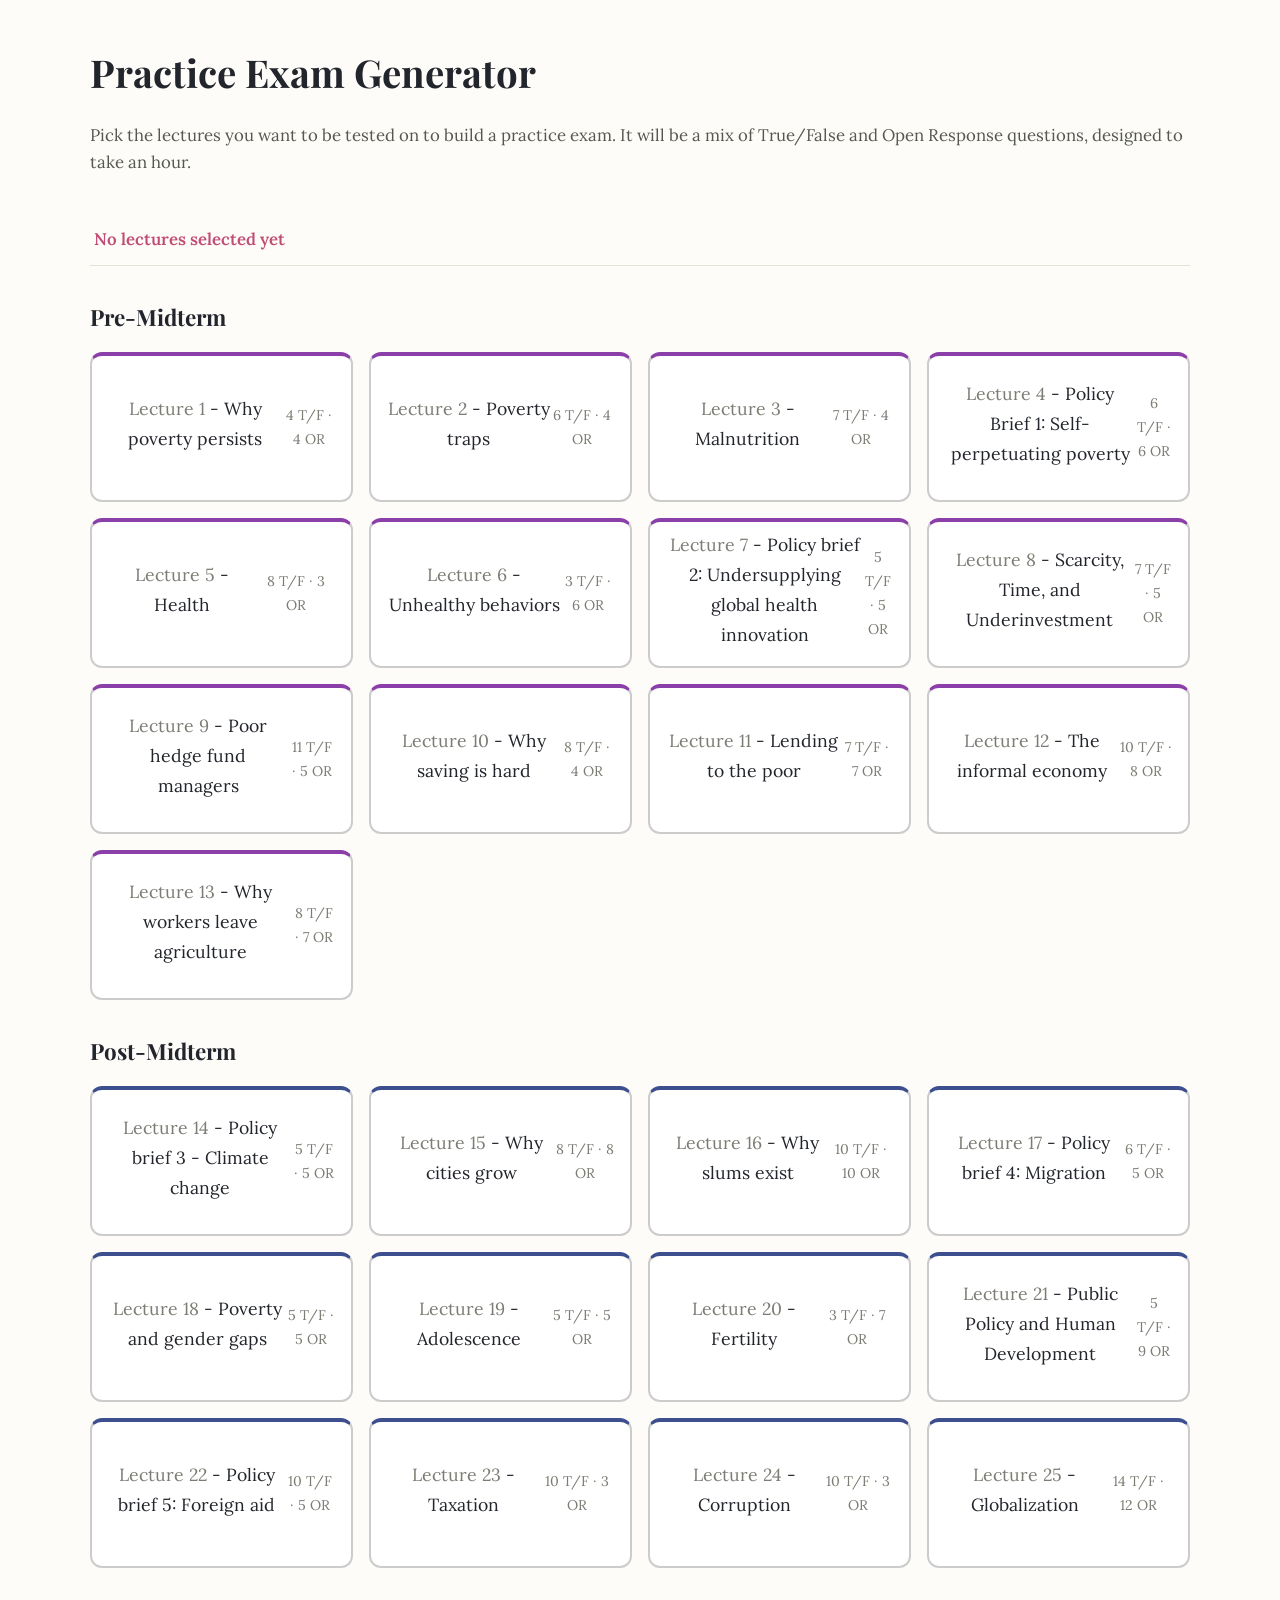
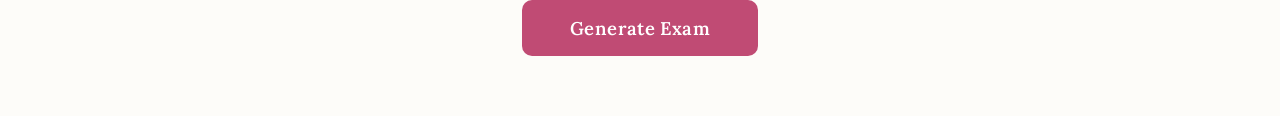
==== index.html @ 45722cf2 "Add files via upload" ====
<!doctype html>
<html lang="en-US">
  <head>
    <link rel="preconnect" href="https://fonts.googleapis.com">
    <link href="https://fonts.googleapis.com/css2?family=Playfair+Display:wght@700&family=Lora:wght@400;600&display=swap" rel="stylesheet">
    <link rel="stylesheet" href="style.css">
    <meta charset="utf-8" />
    <title>EC24 Exam Review</title>
  </head>
  <body>
   <div id="selection-view">
        <div class="hero">
             <h1>Practice Exam Generator</h1>
             <p class="hero-sub">Pick the lectures you want to be tested on to build a practice exam. It will be a mix of True/False and Open Response questions, designed to take an hour.</p>
  </div>

  <div id="selection-summary" class="selection-summary">No lectures selected yet</div>

  <div id="topics"></div>
  <button id="generate-btn">Generate Exam</button>
</div>

<div id="exam-view" style="display:none;">
  <button id="back-btn">← Back to lecture selection</button>
   <h1 class="exam-title">Practice Exam</h1>

 <div class="exam-content"></div>
   <div id="timer" style="font-size: 1.5em; font-weight: bold; margin: 12px 0;"></div>
  <div id="warning-banner" style="display:none; color: red; font-weight: bold;"></div>
  <div id="exam-output"></div>
</div>

    <script src="questions.js"></script>
    <script src="app.js"></script>

  </body>
</html>
---- style.css ----
.topic-card {
  width: 100%;        /* fills its grid cell instead of a fixed 220px */
  height: 140px;
  margin: 0;           /* the grid's "gap" handles spacing now, not manual margins */
  cursor: pointer;
  perspective: 1000px;
}

.topic-card input[type="checkbox"] {
  display: none;
}

.card-inner {
  position: relative;
  width: 100%;
  height: 100%;
  transition: transform 0.5s;
  transform-style: preserve-3d; /* lets front/back exist in 3D space, not flat */
}

.topic-card.flipped .card-inner {
  transform: rotateY(180deg); /* the actual flip */
}

.card-face {
  position: absolute;
  width: 100%;
  height: 100%;
  backface-visibility: hidden; /* hides a face when it's turned away from you */
  border-radius: 12px;
  border: 2px solid #ccc;
  display: flex;
  align-items: center;
  justify-content: center;
  text-align: center;
  padding: 16px;
  font-size: 1.1em;
  box-sizing: border-box;
}

.card-front {
  background: white;
}

.card-back {
  font-weight: bold;
  transform: rotateY(180deg); /* pre-rotated so it's facing the right way once flipped */
}
.topic-card.pre-midterm .card-back {
  background: #f3e8f7;
  border-color: #8b3fa8;
  color: #8b3fa8;
}

.topic-card.post-midterm .card-back {
  background: #e8ecf7;
  border-color: #3d4f8f;
  color: #3d4f8f;
}
.topic-card input[type="checkbox"] {
  display: none; /* hide the actual checkbox, card itself is now the click target */
}

.topic-card.selected {
 border-color: #0f7a52;
  background: #e9f5ef;
  font-weight: bold;
}

body {
  font-family: 'Lora', Georgia, serif;
  background: #fdfcf9;
  color: #22252b;
  line-height: 1.7;
  margin: 0;
  padding: 0 24px 60px;
}

#selection-view {
  max-width: 1100px;
  margin: 0 auto;
}

#exam-view {
  width: 100%;
  max-width: none; 
  margin: 0;
}

.exam-content {
  max-width: 1100px;  
}

#exam-output h2 {
  font-family: 'Playfair Display', Georgia, serif;
  font-size: 1.5em;
  margin-top: 44px;
  margin-bottom: 4px;
  padding-bottom: 8px;
  display: inline-block;
  border-bottom: 3px solid currentColor;
}

#exam-output h2:first-of-type { color: #3d4f8f; }   /* True/False header — blue */
#exam-output h2:last-of-type  { color: #6b4a8f; }   /* Open Response header — purple */

.question {
  padding: 24px 0;
  border-bottom: 1px solid #e6e1d6;
}

.question:last-child { border-bottom: none; }

.question p {
  margin: 0 0 10px;
  font-size: 1.05em;
}

.answer-pills {
  display: flex;
  gap: 12px;
  margin-top: 10px;
}

.answer-pill {
  display: inline-block;
  padding: 7px 22px;
  border-radius: 999px;
  border: 2px solid #3d4f8f;
  color: #3d4f8f;
  font-weight: 600;
  font-size: 0.92em;
  letter-spacing: 0.02em;
}

.answer-pill.false-pill {
  border-color: #c04b74;
  color: #c04b74;
}
#generate-btn {
  display: block;
  margin: 32px auto 0;
  padding: 16px 48px;
  font-size: 1.15em;
  font-family: 'Lora', Georgia, serif;
  font-weight: 600;
  background: #c04b74;
  color: white;
  border: none;
  border-radius: 10px;
  cursor: pointer;
  letter-spacing: 0.02em;
  transition: background 0.15s ease;
}

#generate-btn:hover {
  background: #9c3a5d;
}
#back-btn {
  display: inline-block;
  margin-bottom: 24px;
  padding: 10px 20px;
  font-family: 'Lora', Georgia, serif;
  font-size: 0.95em;
  background: transparent;
  color: #6b4a8f;
  border: 1.5px solid #6b4a8f;
  border-radius: 8px;
  cursor: pointer;
}

#back-btn:hover {
  background: #f3e8f7;
}
.answer-pill {
  cursor: pointer;
  transition: all 0.12s ease;
}

.answer-pill.selected {
 background: #3d4f8f;
  color: white;
  border-color: #3d4f8f;
}

.answer-pill.false-pill.selected {
  background: #c04b74;
  border-color: #c04b74;
}
.hero {
  padding: 40px 0 20px;
}

.hero h1 {
  font-family: 'Playfair Display', Georgia, serif;
  font-size: 2.4em;
  margin: 0 0 10px;
}

.hero-sub {
  font-size: 1.05em;
  color: #55584f;
  max-width: none;
  line-height: 1.6;
}

.selection-summary {
  position: sticky;
  top: 0;
  z-index: 10;
  background: #fdfcf9;
  border-bottom: 1px solid #e6e1d6;
  padding: 12px 4px;
  font-family: 'Lora', Georgia, serif;
  font-weight: 600;
  font-size: 1.05em;
  color: #c04b74; 
}

.group-heading {
  font-family: 'Playfair Display', Georgia, serif;
  font-size: 1.4em;
  margin: 32px 0 16px;
  color: #22252b;
}

.topic-grid {
  display: grid;
  grid-template-columns: repeat(auto-fill, minmax(220px, 1fr));
  gap: 16px;
  margin-bottom: 12px;
}

.topic-card {
  width: 100%;
  height: 150px;
  cursor: pointer;
  perspective: 1000px;
  transition: transform 0.15s ease;
}

.topic-card:hover {
  transform: translateY(-3px);
}

/* Card top border — now split by group instead of one flat color */
.card-face {
  border-top: 4px solid #ccc; /* fallback, shouldn't normally show */
}

.topic-card.pre-midterm .card-face {
  border-top-color:  #8b3fa8; /* purple */
}

.topic-card.post-midterm .card-face {
  border-top-color: #3d4f8f; /* blue */
}
.card-title {
  font-weight: 400;
  margin-bottom: 8px;
}

.card-badge {
  font-size: 0.8em;
  color: #7a7d73;
}
.card-lecture-num {
  font-weight: 400;
  color: #7a7d73;      /* slightly muted, since it's the less important part now */
}
.exam-title {
  font-family: 'Playfair Display', Georgia, serif;
  text-align: center;
  width: 100%;
  font-size: 2.2em;
  margin: 0 0 24px;
  color: #22252b;
}
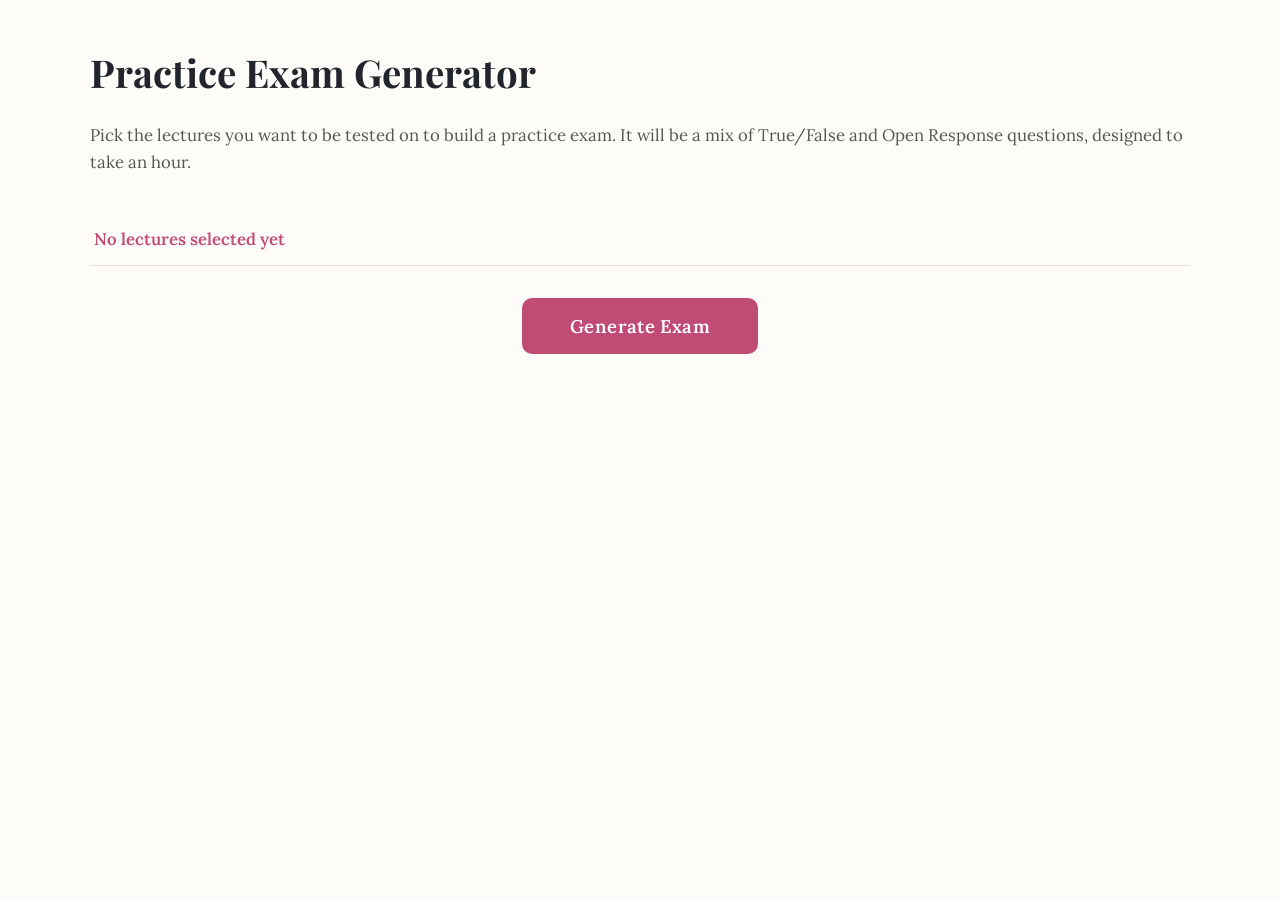
==== commit 768136e3: "easier update" ====
--- a/index.html
+++ b/index.html
@@ -3,7 +3,14 @@
   <head>
     <link rel="preconnect" href="https://fonts.googleapis.com">
     <link href="https://fonts.googleapis.com/css2?family=Playfair+Display:wght@700&family=Lora:wght@400;600&display=swap" rel="stylesheet">
-    <link rel="stylesheet" href="style.css">
+    
+    <script>
+    const cssLink = document.createElement('link');
+    cssLink.rel = 'stylesheet';
+    cssLink.href = 'style.css?t=' + Date.now();
+     document.head.appendChild(cssLink);
+</script>
+
     <meta charset="utf-8" />
     <title>EC24 Exam Review</title>
   </head>
@@ -30,8 +37,22 @@
   <div id="exam-output"></div>
 </div>
 
-    <script src="questions.js"></script>
-    <script src="app.js"></script>
+    <script>
+  // Always load questions.js fresh — a new timestamp every page load means
+  // the browser can never serve a cached (stale) version.
+  const questionsScript = document.createElement('script');
+  questionsScript.src = 'questions.js?t=' + Date.now();
+
+  // app.js depends on "questions" already existing, so it only loads
+  // once questions.js has actually finished loading — same order as before.
+  questionsScript.onload = () => {
+    const appScript = document.createElement('script');
+    appScript.src = 'app.js';
+    appScript.src = 'app.js?t=' + Date.now();
+  };
+
+  document.body.appendChild(questionsScript);
+</script>
 
   </body>
 </html>
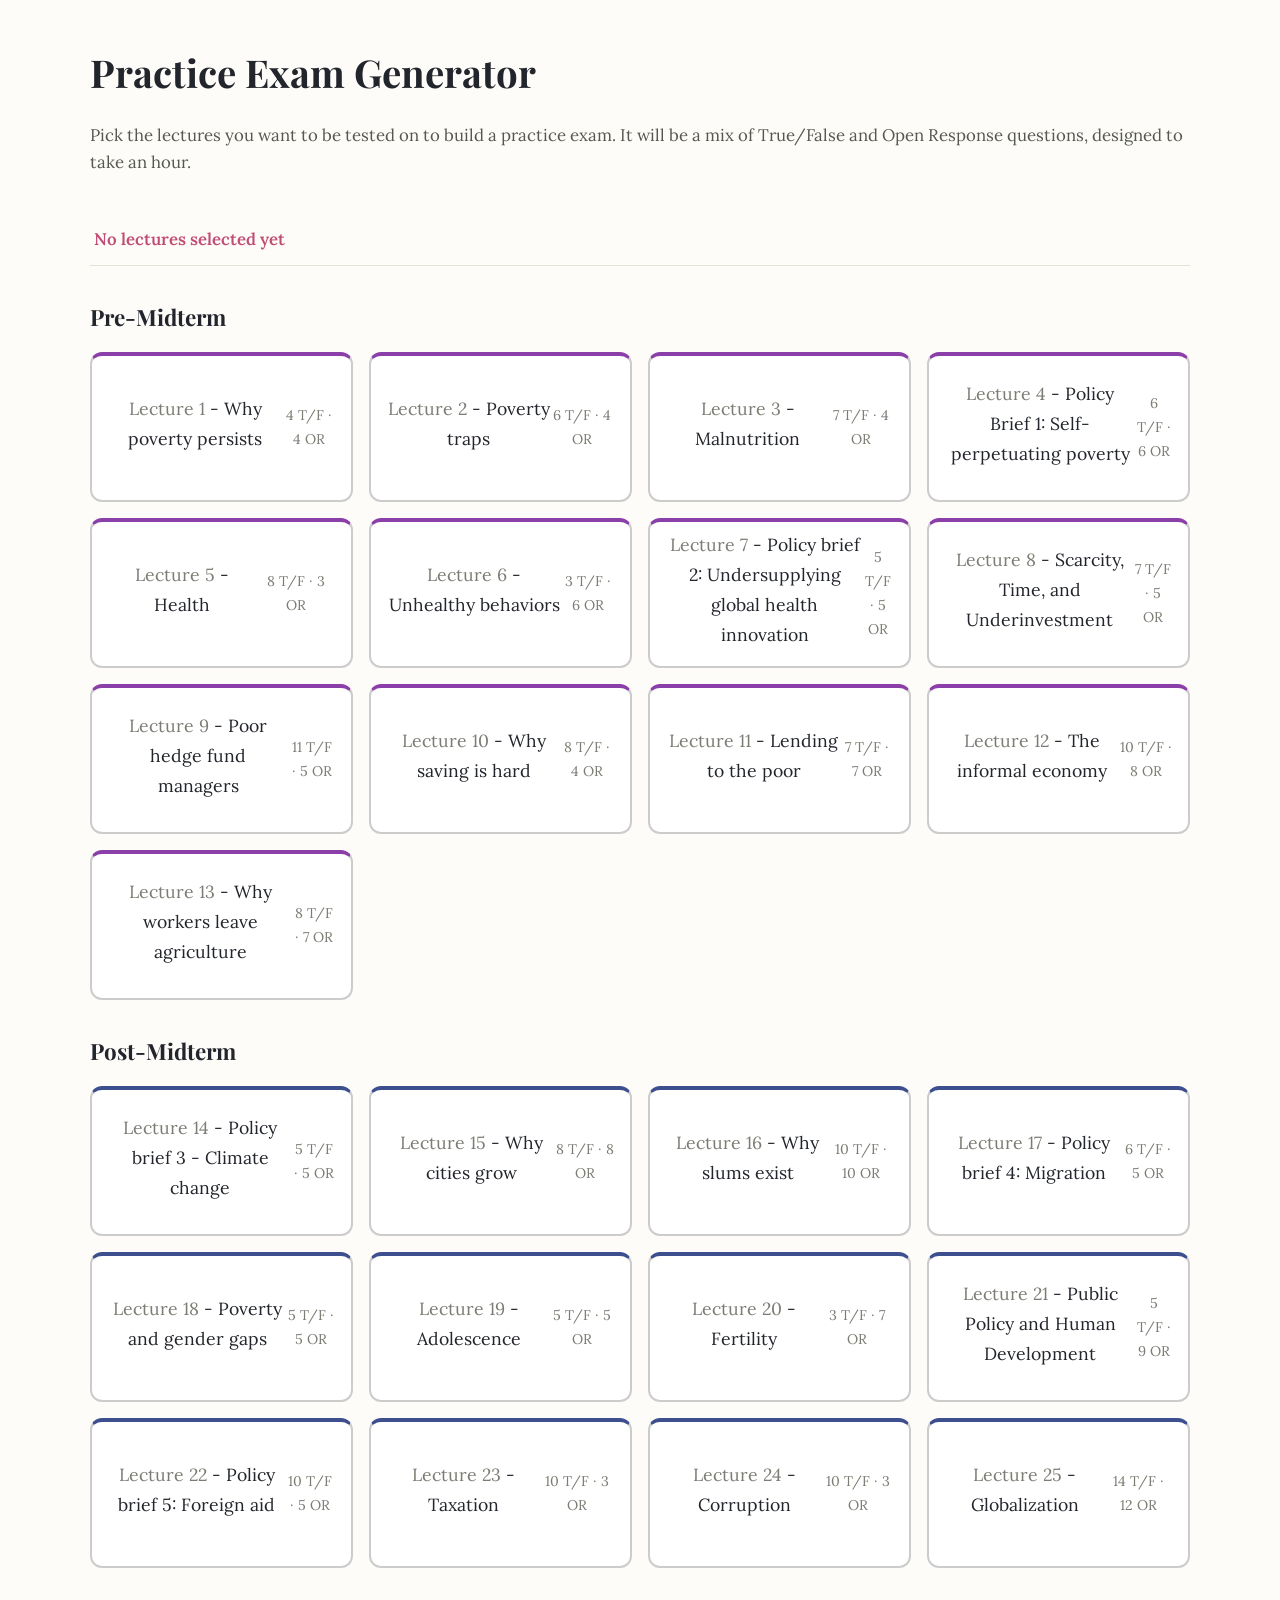
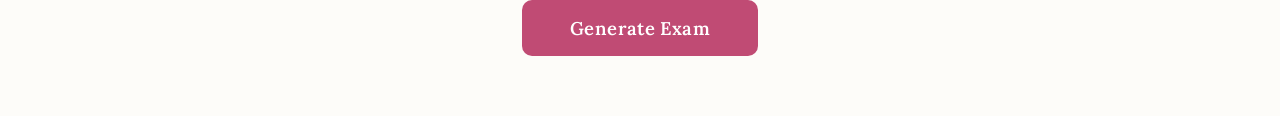
==== commit 3ab89763: "fixing breaks" ====
--- a/index.html
+++ b/index.html
@@ -31,7 +31,7 @@
   <button id="back-btn">← Back to lecture selection</button>
    <h1 class="exam-title">Practice Exam</h1>
 
- <div class="exam-content"></div>
+ <div class="exam-content">
    <div id="timer" style="font-size: 1.5em; font-weight: bold; margin: 12px 0;"></div>
   <div id="warning-banner" style="display:none; color: red; font-weight: bold;"></div>
   <div id="exam-output"></div>
@@ -47,9 +47,9 @@
   // once questions.js has actually finished loading — same order as before.
   questionsScript.onload = () => {
     const appScript = document.createElement('script');
-    appScript.src = 'app.js';
     appScript.src = 'app.js?t=' + Date.now();
-  };
+    document.body.appendChild(appScript);
+};
 
   document.body.appendChild(questionsScript);
 </script>
